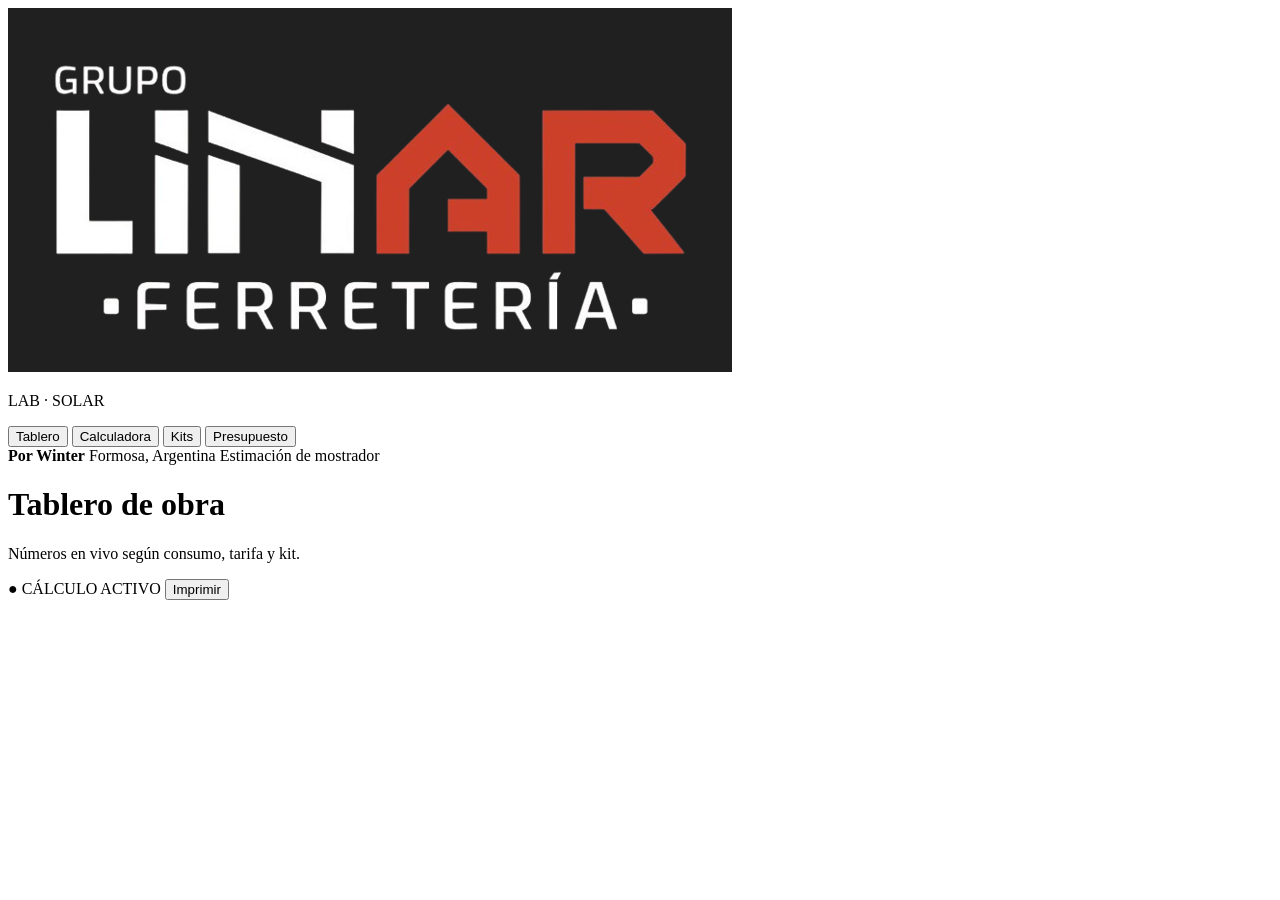
==== linar/index.html @ 6ccb53d9 "Add LINAR Lab solar calculator at /linar" ====
<!doctype html>
<html lang="es">
<head>
  <meta charset="UTF-8" />
  <meta name="viewport" content="width=device-width, initial-scale=1.0" />
  <title>LINAR Lab · Calculadora solar</title>
  <link rel="preconnect" href="https://fonts.googleapis.com" />
  <link rel="preconnect" href="https://fonts.gstatic.com" crossorigin />
  <link href="https://fonts.googleapis.com/css2?family=IBM+Plex+Mono:wght@400;500;600&family=Oswald:wght@500;600;700&family=Space+Grotesk:wght@400;500;600;700&display=swap" rel="stylesheet" />
  <link rel="stylesheet" href="styles.css" />
</head>
<body>
  <div class="app">
    <aside class="rail">
      <img class="logo" src="../media/partners/linar.png" alt="Grupo Linar Ferretería" />
      <p class="tag">LAB · SOLAR</p>
      <nav>
        <button class="nav on" data-view="board">Tablero</button>
        <button class="nav" data-view="calc">Calculadora</button>
        <button class="nav" data-view="kits">Kits</button>
        <button class="nav" data-view="quote">Presupuesto</button>
      </nav>
      <div class="rail-foot">
        <b>Por Winter</b>
        <span>Formosa, Argentina</span>
        <span>Estimación de mostrador</span>
      </div>
    </aside>
    <main>
      <header class="top">
        <div>
          <h1 id="title">Tablero de obra</h1>
          <p id="sub">Números en vivo según consumo, tarifa y kit.</p>
        </div>
        <div class="top-actions">
          <span class="live">● CÁLCULO ACTIVO</span>
          <button class="btn ghost" id="printBtn" type="button">Imprimir</button>
        </div>
      </header>
      <section id="view-board" class="view on"></section>
      <section id="view-calc" class="view"></section>
      <section id="view-kits" class="view"></section>
      <section id="view-quote" class="view"></section>
    </main>
  </div>
  <script src="app.js"></script>
</body>
</html>
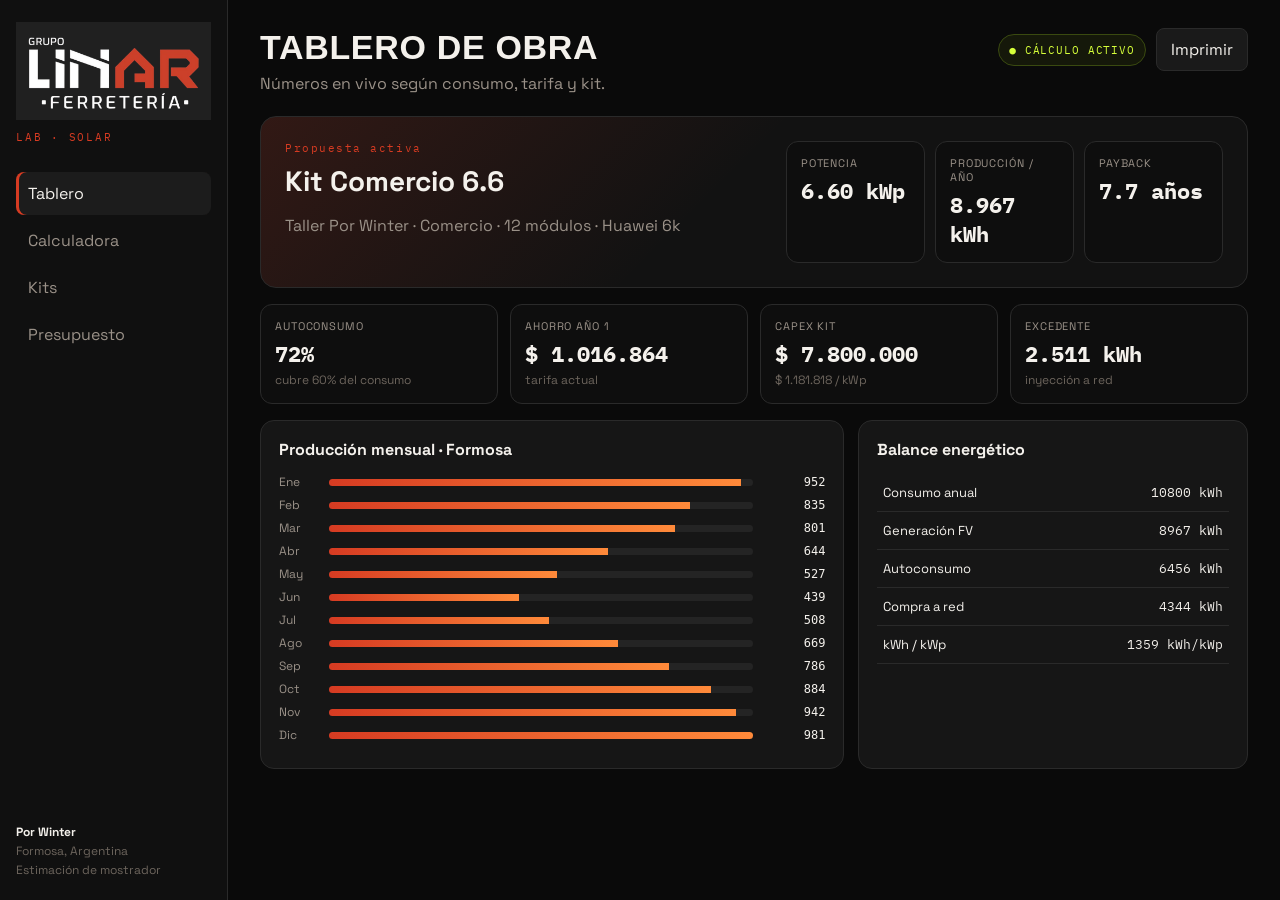
==== commit de997ac9: "Fix LINAR Lab markup" ====
--- a/linar/index.html
+++ b/linar/index.html
@@ -37,12 +37,73 @@
           <button class="btn ghost" id="printBtn" type="button">Imprimir</button>
         </div>
       </header>
-      <section id="view-board" class="view on"></section>
-      <section id="view-calc" class="view"></section>
-      <section id="view-kits" class="view"></section>
-      <section id="view-quote" class="view"></section>
+      <section id="view-board" class="view on">
+        <div class="hero">
+          <div>
+            <p class="kicker">Propuesta activa</p>
+            <h2 id="kitName">—</h2>
+            <p id="kitLine" class="muted"></p>
+          </div>
+          <div class="hero-kpis">
+            <div><small>Potencia</small><b id="kpiKwp">—</b></div>
+            <div><small>Producción / año</small><b id="kpiKwh">—</b></div>
+            <div><small>Payback</small><b id="kpiPay">—</b></div>
+          </div>
+        </div>
+        <div class="metrics">
+          <article><label>Autoconsumo</label><b id="mSelf">—</b><span id="mCov">—</span></article>
+          <article><label>Ahorro año 1</label><b id="mSave">—</b><span>tarifa actual</span></article>
+          <article><label>CAPEX kit</label><b id="mCapex">—</b><span id="mPwp">—</span></article>
+          <article><label>Excedente</label><b id="mExp">—</b><span>inyección a red</span></article>
+        </div>
+        <div class="split">
+          <section class="panel">
+            <h3>Producción mensual · Formosa</h3>
+            <div id="bars"></div>
+          </section>
+          <section class="panel">
+            <h3>Balance energético</h3>
+            <table>
+              <tr><td>Consumo anual</td><td id="bCons">—</td></tr>
+              <tr><td>Generación FV</td><td id="bGen">—</td></tr>
+              <tr><td>Autoconsumo</td><td id="bSelf">—</td></tr>
+              <tr><td>Compra a red</td><td id="bGrid">—</td></tr>
+              <tr><td>kWh / kWp</td><td id="bSpec">—</td></tr>
+            </table>
+          </section>
+        </div>
+      </section>
+      <section id="view-calc" class="view">
+        <div class="split">
+          <form class="panel form" id="form">
+            <h3>Datos del cliente</h3>
+            <div class="grid2">
+              <label>Nombre / obra<input name="client" value="Taller Por Winter" /></label>
+              <label>Tipo<select name="type"><option>Casa</option><option selected>Comercio</option><option>Taller</option><option>Galpón</option></select></label>
+              <label>Consumo mensual (kWh)<input name="kwh" type="number" min="50" step="10" value="900" /></label>
+              <label>Tarifa (ARS / kWh)<input name="tariff" type="number" min="1" step="1" value="140" /></label>
+              <label>Inyección (ARS / kWh)<input name="exportT" type="number" min="0" step="1" value="45" /></label>
+              <label>Techo disponible (m²)<input name="roof" type="number" min="8" step="1" value="48" /></label>
+              <label>Pérdidas sistema (%)<input name="loss" type="number" min="8" max="25" step="1" value="14" /></label>
+              <label>Kit<select name="kit"></select></label>
+            </div>
+            <p class="note">Recurso solar DEMO Formosa. Cotización de mostrador, no reemplaza ingeniería.</p>
+          </form>
+          <aside class="panel"><h3>Resultado</h3><ul class="stack" id="liveStack"></ul></aside>
+        </div>
+      </section>
+      <section id="view-kits" class="view"><div class="kits" id="kitGrid"></div></section>
+      <section id="view-quote" class="view">
+        <section class="panel">
+          <h3>Presupuesto de kit</h3>
+          <p class="muted" id="qHead"></p>
+          <table id="bom"></table>
+          <div class="quote-foot"><div><small>Total sugerido</small><b id="qTotal">—</b></div>
+          <button class="btn" id="saveBtn" type="button">Guardar en este equipo</button></div>
+        </section>
+      </section>
     </main>
   </div>
   <script src="app.js"></script>
 </body>
-</html>+</html>
--- a/linar/styles.css
+++ b/linar/styles.css
@@ -0,0 +1,74 @@
+:root {
+  --bg: #0a0a0a;
+  --rail: #101010;
+  --panel: #161616;
+  --line: #2a2a2a;
+  --text: #f4f1ec;
+  --muted: #9a9188;
+  --dim: #6d655d;
+  --orange: #d63b22;
+  --orange-2: #ff5a32;
+  --ok: #d6ff3a;
+}
+* { box-sizing: border-box; }
+html, body { margin: 0; background: var(--bg); color: var(--text); }
+body { font-family: "Space Grotesk", sans-serif; min-height: 100vh; }
+.app { display: grid; grid-template-columns: 228px 1fr; min-height: 100vh; }
+.rail { background: var(--rail); border-right: 1px solid var(--line); padding: 22px 16px; display: flex; flex-direction: column; position: sticky; top: 0; height: 100vh; }
+.logo { width: 100%; height: auto; display: block; margin-bottom: 10px; }
+.tag { font-family: "IBM Plex Mono", monospace; font-size: 11px; letter-spacing: 0.16em; color: var(--orange); margin: 0 0 28px; }
+nav { display: flex; flex-direction: column; gap: 4px; }
+.nav { border: 0; background: transparent; color: var(--muted); text-align: left; padding: 11px 12px; border-radius: 8px; cursor: pointer; font: inherit; }
+.nav.on, .nav:hover { background: #1c1c1c; color: var(--text); }
+.nav.on { box-shadow: inset 3px 0 0 var(--orange); }
+.rail-foot { margin-top: auto; display: flex; flex-direction: column; gap: 3px; color: var(--dim); font-size: 12px; }
+.rail-foot b { color: var(--text); }
+main { padding: 28px 32px 64px; max-width: 1280px; }
+.top { display: flex; justify-content: space-between; gap: 16px; align-items: flex-start; margin-bottom: 22px; }
+.top h1 { margin: 0; font-family: Oswald, sans-serif; font-size: 34px; letter-spacing: 0.02em; text-transform: uppercase; }
+.top p { margin: 6px 0 0; color: var(--muted); }
+.top-actions { display: flex; gap: 10px; align-items: center; }
+.live { font-family: "IBM Plex Mono", monospace; font-size: 11px; letter-spacing: 0.08em; color: var(--ok); border: 1px solid #3a4a10; background: #15180a; padding: 8px 10px; border-radius: 999px; }
+.btn, .btn.ghost { border: 1px solid var(--line); background: #1a1a1a; color: var(--text); padding: 10px 14px; border-radius: 8px; cursor: pointer; font: inherit; }
+.btn { background: var(--orange); border-color: var(--orange); color: #140804; font-weight: 700; }
+.view { display: none; }
+.view.on { display: block; }
+.hero { background: linear-gradient(135deg, rgba(214, 59, 34, 0.16), transparent 46%), #121212; border: 1px solid var(--line); border-radius: 16px; padding: 24px; display: grid; grid-template-columns: 1.1fr 1fr; gap: 20px; }
+.kicker { font-family: "IBM Plex Mono", monospace; font-size: 11px; letter-spacing: 0.14em; color: var(--orange); margin: 0 0 8px; }
+.hero h2 { margin: 0 0 8px; font-size: 28px; }
+.muted { color: var(--muted); }
+.hero-kpis { display: grid; grid-template-columns: repeat(3, 1fr); gap: 10px; }
+.hero-kpis div, .metrics article { background: #0e0e0e; border: 1px solid var(--line); border-radius: 12px; padding: 14px; }
+.hero-kpis small, .metrics label { display: block; color: var(--muted); font-size: 11px; letter-spacing: 0.08em; text-transform: uppercase; }
+.hero-kpis b, .metrics b { display: block; margin-top: 6px; font-family: "IBM Plex Mono", monospace; font-size: 22px; }
+.metrics { display: grid; grid-template-columns: repeat(4, 1fr); gap: 12px; margin: 16px 0; }
+.metrics span { color: var(--dim); font-size: 12px; }
+.split { display: grid; grid-template-columns: 1.2fr 0.8fr; gap: 14px; }
+.panel { background: var(--panel); border: 1px solid var(--line); border-radius: 14px; padding: 18px; }
+.panel h3 { margin: 0 0 14px; font-size: 16px; }
+.barrow { display: grid; grid-template-columns: 42px 1fr 64px; gap: 8px; align-items: center; margin: 7px 0; color: var(--muted); font-size: 12px; }
+.bar { height: 7px; background: #242424; border-radius: 8px; overflow: hidden; }
+.bar i { display: block; height: 100%; background: linear-gradient(90deg, var(--orange), #ff8a3a); }
+.barrow b { text-align: right; font-family: "IBM Plex Mono", monospace; font-weight: 500; color: var(--text); }
+table { width: 100%; border-collapse: collapse; }
+td, th { padding: 10px 6px; border-bottom: 1px solid var(--line); text-align: left; font-size: 13px; }
+td:last-child, th:last-child { text-align: right; font-family: "IBM Plex Mono", monospace; }
+.form label { display: flex; flex-direction: column; gap: 6px; color: var(--muted); font-size: 12px; }
+input, select { background: #0e0e0e; border: 1px solid var(--line); color: var(--text); padding: 10px 11px; border-radius: 8px; font: inherit; }
+input:focus, select:focus { outline: none; border-color: var(--orange); }
+.grid2 { display: grid; grid-template-columns: 1fr 1fr; gap: 12px; }
+.note { color: var(--dim); font-size: 12px; line-height: 1.45; margin: 14px 0 0; }
+.stack { list-style: none; margin: 0; padding: 0; }
+.stack li { display: flex; justify-content: space-between; gap: 12px; padding: 10px 0; border-bottom: 1px solid var(--line); }
+.stack span { color: var(--muted); }
+.stack b { font-family: "IBM Plex Mono", monospace; }
+.kits { display: grid; grid-template-columns: repeat(3, 1fr); gap: 12px; }
+.kit { background: var(--panel); border: 1px solid var(--line); border-radius: 14px; padding: 18px; cursor: pointer; text-align: left; color: inherit; }
+.kit.on { border-color: var(--orange); box-shadow: 0 0 0 1px var(--orange); }
+.kit h3 { margin: 0 0 6px; }
+.kit .price { color: var(--orange); font-family: "IBM Plex Mono", monospace; font-size: 20px; margin-top: 12px; }
+.quote-foot { display: flex; justify-content: space-between; align-items: end; margin-top: 16px; }
+.quote-foot small { color: var(--muted); }
+.quote-foot b { display: block; font-size: 28px; font-family: "IBM Plex Mono", monospace; }
+@media print { .rail, .top-actions, .nav { display: none !important; } .app { display: block; } main { padding: 0; } .view { display: block !important; } }
+@media (max-width: 980px) { .app { grid-template-columns: 1fr; } .rail { position: relative; height: auto; } nav { flex-direction: row; overflow: auto; } .hero, .split, .metrics, .kits, .grid2 { grid-template-columns: 1fr; } .hero-kpis { grid-template-columns: 1fr 1fr; } }
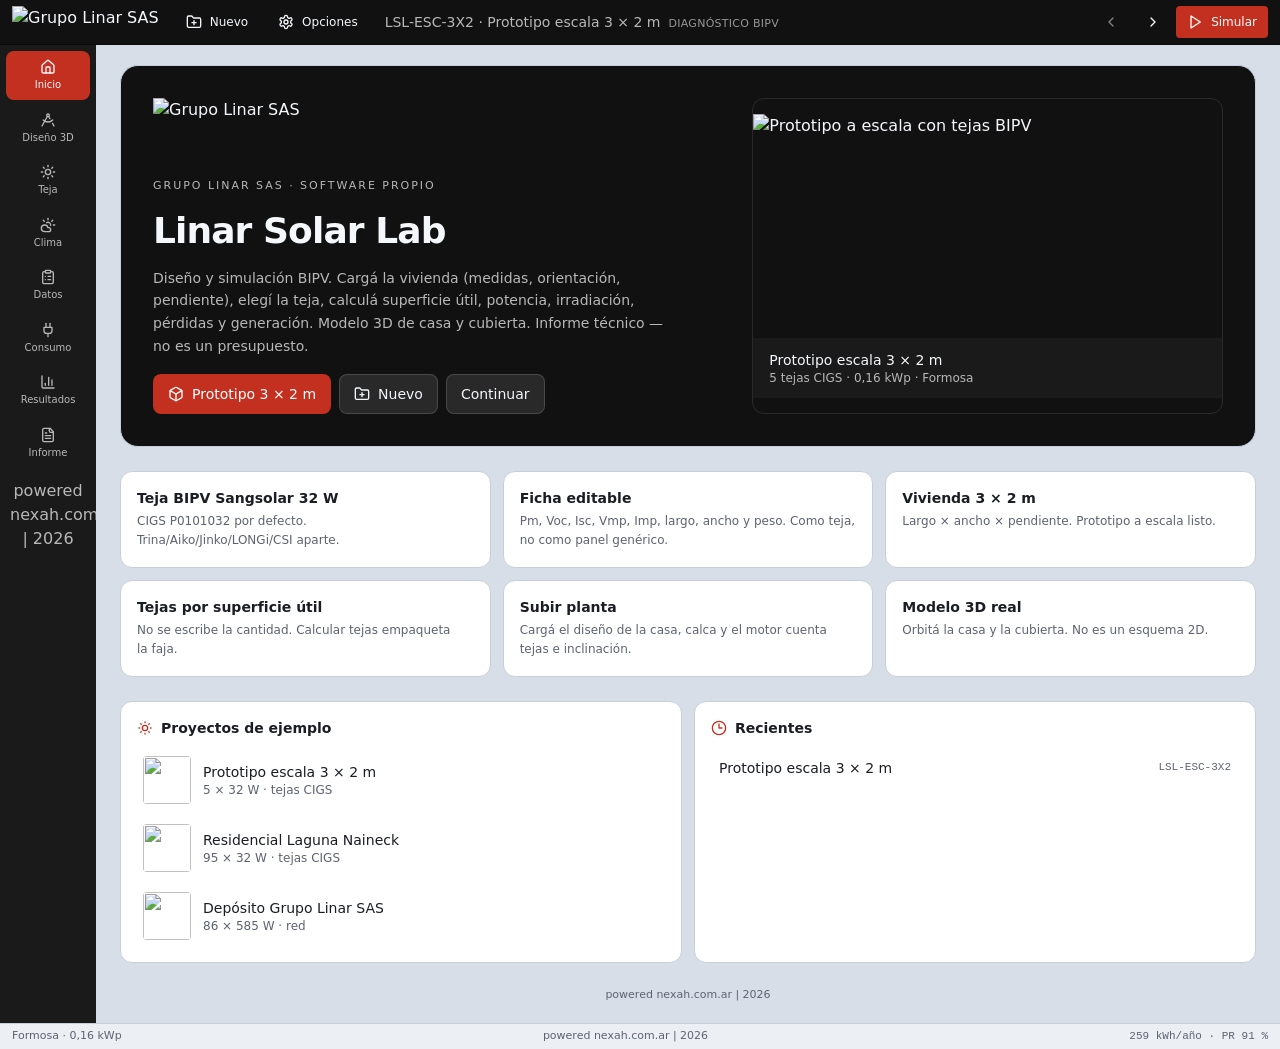
==== commit 809ccd92: "Linar Solar Lab: HTML web (sin ping de escritorio)" ====
--- a/linar/index.html
+++ b/linar/index.html
@@ -1,109 +1,18 @@
 <!doctype html>
 <html lang="es">
-<head>
-  <meta charset="UTF-8" />
-  <meta name="viewport" content="width=device-width, initial-scale=1.0" />
-  <title>LINAR Lab · Calculadora solar</title>
-  <link rel="preconnect" href="https://fonts.googleapis.com" />
-  <link rel="preconnect" href="https://fonts.gstatic.com" crossorigin />
-  <link href="https://fonts.googleapis.com/css2?family=IBM+Plex+Mono:wght@400;500;600&family=Oswald:wght@500;600;700&family=Space+Grotesk:wght@400;500;600;700&display=swap" rel="stylesheet" />
-  <link rel="stylesheet" href="styles.css" />
-</head>
-<body>
-  <div class="app">
-    <aside class="rail">
-      <img class="logo" src="../media/partners/linar.png" alt="Grupo Linar Ferretería" />
-      <p class="tag">LAB · SOLAR</p>
-      <nav>
-        <button class="nav on" data-view="board">Tablero</button>
-        <button class="nav" data-view="calc">Calculadora</button>
-        <button class="nav" data-view="kits">Kits</button>
-        <button class="nav" data-view="quote">Presupuesto</button>
-      </nav>
-      <div class="rail-foot">
-        <b>Por Winter</b>
-        <span>Formosa, Argentina</span>
-        <span>Estimación de mostrador</span>
-      </div>
-    </aside>
-    <main>
-      <header class="top">
-        <div>
-          <h1 id="title">Tablero de obra</h1>
-          <p id="sub">Números en vivo según consumo, tarifa y kit.</p>
-        </div>
-        <div class="top-actions">
-          <span class="live">● CÁLCULO ACTIVO</span>
-          <button class="btn ghost" id="printBtn" type="button">Imprimir</button>
-        </div>
-      </header>
-      <section id="view-board" class="view on">
-        <div class="hero">
-          <div>
-            <p class="kicker">Propuesta activa</p>
-            <h2 id="kitName">—</h2>
-            <p id="kitLine" class="muted"></p>
-          </div>
-          <div class="hero-kpis">
-            <div><small>Potencia</small><b id="kpiKwp">—</b></div>
-            <div><small>Producción / año</small><b id="kpiKwh">—</b></div>
-            <div><small>Payback</small><b id="kpiPay">—</b></div>
-          </div>
-        </div>
-        <div class="metrics">
-          <article><label>Autoconsumo</label><b id="mSelf">—</b><span id="mCov">—</span></article>
-          <article><label>Ahorro año 1</label><b id="mSave">—</b><span>tarifa actual</span></article>
-          <article><label>CAPEX kit</label><b id="mCapex">—</b><span id="mPwp">—</span></article>
-          <article><label>Excedente</label><b id="mExp">—</b><span>inyección a red</span></article>
-        </div>
-        <div class="split">
-          <section class="panel">
-            <h3>Producción mensual · Formosa</h3>
-            <div id="bars"></div>
-          </section>
-          <section class="panel">
-            <h3>Balance energético</h3>
-            <table>
-              <tr><td>Consumo anual</td><td id="bCons">—</td></tr>
-              <tr><td>Generación FV</td><td id="bGen">—</td></tr>
-              <tr><td>Autoconsumo</td><td id="bSelf">—</td></tr>
-              <tr><td>Compra a red</td><td id="bGrid">—</td></tr>
-              <tr><td>kWh / kWp</td><td id="bSpec">—</td></tr>
-            </table>
-          </section>
-        </div>
-      </section>
-      <section id="view-calc" class="view">
-        <div class="split">
-          <form class="panel form" id="form">
-            <h3>Datos del cliente</h3>
-            <div class="grid2">
-              <label>Nombre / obra<input name="client" value="Taller Por Winter" /></label>
-              <label>Tipo<select name="type"><option>Casa</option><option selected>Comercio</option><option>Taller</option><option>Galpón</option></select></label>
-              <label>Consumo mensual (kWh)<input name="kwh" type="number" min="50" step="10" value="900" /></label>
-              <label>Tarifa (ARS / kWh)<input name="tariff" type="number" min="1" step="1" value="140" /></label>
-              <label>Inyección (ARS / kWh)<input name="exportT" type="number" min="0" step="1" value="45" /></label>
-              <label>Techo disponible (m²)<input name="roof" type="number" min="8" step="1" value="48" /></label>
-              <label>Pérdidas sistema (%)<input name="loss" type="number" min="8" max="25" step="1" value="14" /></label>
-              <label>Kit<select name="kit"></select></label>
-            </div>
-            <p class="note">Recurso solar DEMO Formosa. Cotización de mostrador, no reemplaza ingeniería.</p>
-          </form>
-          <aside class="panel"><h3>Resultado</h3><ul class="stack" id="liveStack"></ul></aside>
-        </div>
-      </section>
-      <section id="view-kits" class="view"><div class="kits" id="kitGrid"></div></section>
-      <section id="view-quote" class="view">
-        <section class="panel">
-          <h3>Presupuesto de kit</h3>
-          <p class="muted" id="qHead"></p>
-          <table id="bom"></table>
-          <div class="quote-foot"><div><small>Total sugerido</small><b id="qTotal">—</b></div>
-          <button class="btn" id="saveBtn" type="button">Guardar en este equipo</button></div>
-        </section>
-      </section>
-    </main>
-  </div>
-  <script src="app.js"></script>
-</body>
+  <head>
+    <meta charset="utf-8" />
+    <meta name="viewport" content="width=device-width, initial-scale=1" />
+    <meta name="theme-color" content="#111111" />
+    <title>Linar Solar Lab · Grupo Linar SAS</title>
+    <link rel="icon" type="image/svg+xml" href="./favicon.svg" />
+    <style>
+      html, body, #root { min-height: 100%; margin: 0; background: #111; color: #f4f7fb; font-family: Segoe UI, system-ui, sans-serif; }
+    </style>
+    <script type="module" crossorigin src="./assets/index-D4ZPBgJy.js"></script>
+    <link rel="stylesheet" crossorigin href="./assets/index-DOBVk4Q5.css">
+  </head>
+  <body>
+    <div id="root"></div>
+  </body>
 </html>
--- a/linar/assets/index-DOBVk4Q5.css
+++ b/linar/assets/index-DOBVk4Q5.css
@@ -0,0 +1,2 @@
+/*! tailwindcss v4.3.3 | MIT License | https://tailwindcss.com */
+@layer properties{@supports (((-webkit-hyphens:none)) and (not (margin-trim:inline))) or ((-moz-orient:inline) and (not (color:rgb(from red r g b)))){*,:before,:after,::backdrop{--tw-translate-x:0;--tw-translate-y:0;--tw-translate-z:0;--tw-scale-x:1;--tw-scale-y:1;--tw-scale-z:1;--tw-rotate-x:initial;--tw-rotate-y:initial;--tw-rotate-z:initial;--tw-skew-x:initial;--tw-skew-y:initial;--tw-pan-x:initial;--tw-pan-y:initial;--tw-pinch-zoom:initial;--tw-space-y-reverse:0;--tw-space-x-reverse:0;--tw-divide-x-reverse:0;--tw-border-style:solid;--tw-divide-y-reverse:0;--tw-leading:initial;--tw-font-weight:initial;--tw-tracking:initial;--tw-ordinal:initial;--tw-slashed-zero:initial;--tw-numeric-figure:initial;--tw-numeric-spacing:initial;--tw-numeric-fraction:initial;--tw-shadow:0 0 #0000;--tw-shadow-color:initial;--tw-shadow-alpha:100%;--tw-inset-shadow:0 0 #0000;--tw-inset-shadow-color:initial;--tw-inset-shadow-alpha:100%;--tw-ring-color:initial;--tw-ring-shadow:0 0 #0000;--tw-inset-ring-color:initial;--tw-inset-ring-shadow:0 0 #0000;--tw-ring-inset:initial;--tw-ring-offset-width:0px;--tw-ring-offset-color:#fff;--tw-ring-offset-shadow:0 0 #0000;--tw-outline-style:solid;--tw-blur:initial;--tw-brightness:initial;--tw-contrast:initial;--tw-grayscale:initial;--tw-hue-rotate:initial;--tw-invert:initial;--tw-opacity:initial;--tw-saturate:initial;--tw-sepia:initial;--tw-drop-shadow:initial;--tw-drop-shadow-color:initial;--tw-drop-shadow-alpha:100%;--tw-drop-shadow-size:initial;--tw-backdrop-blur:initial;--tw-backdrop-brightness:initial;--tw-backdrop-contrast:initial;--tw-backdrop-grayscale:initial;--tw-backdrop-hue-rotate:initial;--tw-backdrop-invert:initial;--tw-backdrop-opacity:initial;--tw-backdrop-saturate:initial;--tw-backdrop-sepia:initial;--tw-duration:initial;--tw-ease:initial;--tw-animation-delay:0s;--tw-animation-direction:normal;--tw-animation-duration:initial;--tw-animation-fill-mode:none;--tw-animation-iteration-count:1;--tw-enter-blur:0;--tw-enter-opacity:1;--tw-enter-rotate:0;--tw-enter-scale:1;--tw-enter-translate-x:0;--tw-enter-translate-y:0;--tw-exit-blur:0;--tw-exit-opacity:1;--tw-exit-rotate:0;--tw-exit-scale:1;--tw-exit-translate-x:0;--tw-exit-translate-y:0}}}@layer theme{:root,:host{--font-sans:"IBM Plex Sans", ui-sans-serif, system-ui, sans-serif;--font-mono:"IBM Plex Mono", ui-monospace, "SF Mono", monospace;--color-black:#000;--color-white:#fff;--spacing:.25rem;--container-lg:32rem;--container-xl:36rem;--container-3xl:48rem;--container-4xl:56rem;--container-6xl:72rem;--text-xs:.75rem;--text-xs--line-height:calc(1 / .75);--text-sm:.875rem;--text-sm--line-height:calc(1.25 / .875);--text-base:1rem;--text-base--line-height:calc(1.5 / 1);--text-lg:1.125rem;--text-lg--line-height:calc(1.75 / 1.125);--text-xl:1.25rem;--text-xl--line-height:calc(1.75 / 1.25);--text-2xl:1.5rem;--text-2xl--line-height:calc(2 / 1.5);--text-3xl:1.875rem;--text-3xl--line-height:calc(2.25 / 1.875);--text-4xl:2.25rem;--text-4xl--line-height:calc(2.5 / 2.25);--font-weight-medium:500;--font-weight-semibold:600;--tracking-tight:-.025em;--tracking-wide:.025em;--leading-tight:1.25;--leading-relaxed:1.625;--radius-sm:4px;--radius-md:8px;--radius-lg:12px;--radius-xl:18px;--ease-in:cubic-bezier(.4, 0, 1, 1);--ease-out:cubic-bezier(0, 0, .2, 1);--ease-in-out:cubic-bezier(.4, 0, .2, 1);--default-transition-duration:.15s;--default-transition-timing-function:cubic-bezier(.4, 0, .2, 1);--default-font-family:var(--font-sans);--default-mono-font-family:var(--font-mono);--color-bg:#d8dee8;--color-header:#111;--color-header-fg:#f4f7fb;--color-header-muted:#b8b8b8;--color-rail:#1a1a1a;--color-rail-hover:#2a2a2a;--color-rail-active:#c43020;--color-surface:#fff;--color-surface-2:#f1f4f8;--color-fg:#1a1d23;--color-muted:#5c6370;--color-subtle:#8a909c;--color-border:#c5ceda;--color-border-strong:#9aa6b6;--color-primary:#c43020;--color-primary-fg:#fff;--color-accent:#c43020;--color-ok:#1f7a4d;--color-ok-soft:#e7f5ee;--color-warn:#9a5b12;--color-warn-soft:#f8eedf;--color-danger:#b42318;--color-danger-soft:#f8e4e2;--color-status:#eceff4}}@layer base{*,:after,:before,::backdrop{box-sizing:border-box;border:0 solid;margin:0;padding:0}::file-selector-button{box-sizing:border-box;border:0 solid;margin:0;padding:0}html,:host{-webkit-text-size-adjust:100%;tab-size:4;line-height:1.5;font-family:var(--default-font-family,-apple-system, BlinkMacSystemFont, "Segoe UI", Roboto, "Helvetica Neue", "Noto Sans", Arial, sans-serif, "Apple Color Emoji", "Segoe UI Emoji", "Segoe UI Symbol", "Noto Color Emoji");font-feature-settings:var(--default-font-feature-settings,normal);font-variation-settings:var(--default-font-variation-settings,normal);-webkit-tap-highlight-color:transparent}hr{height:0;color:inherit;border-top-width:1px}abbr:where([title]){-webkit-text-decoration:underline dotted;text-decoration:underline dotted}h1,h2,h3,h4,h5,h6{font-size:inherit;font-weight:inherit}a{color:inherit;-webkit-text-decoration:inherit;-webkit-text-decoration:inherit;-webkit-text-decoration:inherit;-webkit-text-decoration:inherit;text-decoration:inherit}b,strong{font-weight:bolder}code,kbd,samp,pre{font-family:var(--default-mono-font-family,ui-monospace, SFMono-Regular, Menlo, Monaco, Consolas, "Liberation Mono", "Courier New", monospace);font-feature-settings:var(--default-mono-font-feature-settings,normal);font-variation-settings:var(--default-mono-font-variation-settings,normal);font-size:1em}small{font-size:80%}sub,sup{vertical-align:baseline;font-size:75%;line-height:0;position:relative}sub{bottom:-.25em}sup{top:-.5em}table{text-indent:0;border-color:inherit;border-collapse:collapse}:-moz-focusring:where(:not(iframe)){outline:auto}progress{vertical-align:baseline}summary{display:list-item}ol,ul,menu{list-style:none}img,svg,video,canvas,audio,iframe,embed,object{vertical-align:middle;display:block}img,video{max-width:100%;height:auto}button,input,select,optgroup,textarea{font:inherit;font-feature-settings:inherit;font-variation-settings:inherit;letter-spacing:inherit;color:inherit;opacity:1;background-color:#0000;border-radius:0}::file-selector-button{font:inherit;font-feature-settings:inherit;font-variation-settings:inherit;letter-spacing:inherit;color:inherit;opacity:1;background-color:#0000;border-radius:0}:where(select:is([multiple],[size])) optgroup{font-weight:bolder}:where(select:is([multiple],[size])) optgroup option{padding-inline-start:20px}::file-selector-button{margin-inline-end:4px}::placeholder{opacity:1}@supports (not ((-webkit-appearance:-apple-pay-button))) or (contain-intrinsic-size:1px){::placeholder{color:currentColor}@supports (color:color-mix(in lab, red, red)){::placeholder{color:color-mix(in oklab, currentcolor 50%, transparent)}}}textarea{resize:vertical}::-webkit-search-decoration{-webkit-appearance:none}::-webkit-date-and-time-value{min-height:1lh;text-align:inherit}::-webkit-datetime-edit{display:inline-flex}::-webkit-datetime-edit-fields-wrapper{padding:0}::-webkit-datetime-edit{padding-block:0}::-webkit-datetime-edit-year-field{padding-block:0}::-webkit-datetime-edit-month-field{padding-block:0}::-webkit-datetime-edit-day-field{padding-block:0}::-webkit-datetime-edit-hour-field{padding-block:0}::-webkit-datetime-edit-minute-field{padding-block:0}::-webkit-datetime-edit-second-field{padding-block:0}::-webkit-datetime-edit-millisecond-field{padding-block:0}::-webkit-datetime-edit-meridiem-field{padding-block:0}::-webkit-calendar-picker-indicator{line-height:1}:-moz-ui-invalid{box-shadow:none}button,input:where([type=button],[type=reset],[type=submit]){appearance:button}::file-selector-button{appearance:button}::-webkit-inner-spin-button{height:auto}::-webkit-outer-spin-button{height:auto}[hidden]:where(:not([hidden=until-found])){display:none!important}html{-webkit-font-smoothing:antialiased;-moz-osx-font-smoothing:grayscale}html,body,#root{background:var(--color-bg);min-height:100%;color:var(--color-fg);font-family:var(--font-sans)}button:not(:disabled),[role=button]:not(:disabled){cursor:pointer}h1,h2,h3{text-wrap:balance}p{text-wrap:pretty}:focus-visible{outline:2px solid var(--color-accent);outline-offset:2px}}@layer components;@layer utilities{.\@container{container-type:inline-size}.pointer-events-none{pointer-events:none}.collapse{visibility:collapse}.invisible{visibility:hidden}.visible{visibility:visible}.visible\!{visibility:visible!important}.sr-only{clip-path:inset(50%);white-space:nowrap;border-width:0;width:1px;height:1px;margin:-1px;padding:0;position:absolute;overflow:hidden}.not-sr-only{clip-path:none;white-space:normal;width:auto;height:auto;margin:0;padding:0;position:static;overflow:visible}.absolute{position:absolute}.fixed{position:fixed}.relative{position:relative}.static{position:static}.sticky{position:sticky}.inset-0{inset:0}.top-0{top:0}.top-1\/2{top:50%}.bottom-0{bottom:0}.left-1\/2{left:50%}.isolate{isolation:isolate}.isolation-auto{isolation:auto}.z-40{z-index:40}.z-50{z-index:50}.col-span-2{grid-column:span 2/span 2}.container{width:100%}@media (width>=40rem){.container{max-width:40rem}}@media (width>=48rem){.container{max-width:48rem}}@media (width>=64rem){.container{max-width:64rem}}@media (width>=80rem){.container{max-width:80rem}}@media (width>=96rem){.container{max-width:96rem}}.mx-1{margin-inline:var(--spacing)}.mx-2{margin-inline:calc(var(--spacing) * 2)}.mx-auto{margin-inline:auto}.mt-0\.5{margin-top:calc(var(--spacing) * .5)}.mt-1{margin-top:var(--spacing)}.mt-2{margin-top:calc(var(--spacing) * 2)}.mt-3{margin-top:calc(var(--spacing) * 3)}.mt-4{margin-top:calc(var(--spacing) * 4)}.mt-5{margin-top:calc(var(--spacing) * 5)}.mb-1{margin-bottom:var(--spacing)}.mb-2{margin-bottom:calc(var(--spacing) * 2)}.mb-3{margin-bottom:calc(var(--spacing) * 3)}.ml-2{margin-left:calc(var(--spacing) * 2)}.ml-auto{margin-left:auto}.block{display:block}.contents{display:contents}.flex{display:flex}.flow-root{display:flow-root}.grid{display:grid}.hidden{display:none}.inline{display:inline}.inline-block{display:inline-block}.inline-flex{display:inline-flex}.inline-grid{display:inline-grid}.inline-table{display:inline-table}.list-item{display:list-item}.table{display:table}.table-caption{display:table-caption}.table-cell{display:table-cell}.table-column{display:table-column}.table-column-group{display:table-column-group}.table-footer-group{display:table-footer-group}.table-header-group{display:table-header-group}.table-row{display:table-row}.table-row-group{display:table-row-group}.size-4{width:calc(var(--spacing) * 4);height:calc(var(--spacing) * 4)}.size-5{width:calc(var(--spacing) * 5);height:calc(var(--spacing) * 5)}.size-6{width:calc(var(--spacing) * 6);height:calc(var(--spacing) * 6)}.size-7{width:calc(var(--spacing) * 7);height:calc(var(--spacing) * 7)}.size-8{width:calc(var(--spacing) * 8);height:calc(var(--spacing) * 8)}.size-10{width:calc(var(--spacing) * 10);height:calc(var(--spacing) * 10)}.size-12{width:calc(var(--spacing) * 12);height:calc(var(--spacing) * 12)}.h-5{height:calc(var(--spacing) * 5)}.h-8{height:calc(var(--spacing) * 8)}.h-10{height:calc(var(--spacing) * 10)}.h-11{height:calc(var(--spacing) * 11)}.h-12{height:calc(var(--spacing) * 12)}.h-16{height:calc(var(--spacing) * 16)}.h-44{height:calc(var(--spacing) * 44)}.h-48{height:calc(var(--spacing) * 48)}.h-52{height:calc(var(--spacing) * 52)}.h-56{height:calc(var(--spacing) * 56)}.h-64{height:calc(var(--spacing) * 64)}.h-72{height:calc(var(--spacing) * 72)}.h-\[min\(52vh\,560px\)\]{height:min(52vh,560px)}.h-\[min\(72vh\,720px\)\]{height:min(72vh,720px)}.h-auto{height:auto}.h-full{height:100%}.max-h-64{max-height:calc(var(--spacing) * 64)}.max-h-80{max-height:calc(var(--spacing) * 80)}.max-h-\[70dvh\]{max-height:70dvh}.max-h-\[min\(90dvh\,880px\)\]{max-height:min(90dvh,880px)}.min-h-0{min-height:0}.min-h-12{min-height:calc(var(--spacing) * 12)}.min-h-24{min-height:calc(var(--spacing) * 24)}.min-h-28{min-height:calc(var(--spacing) * 28)}.min-h-40{min-height:calc(var(--spacing) * 40)}.min-h-44{min-height:calc(var(--spacing) * 44)}.min-h-48{min-height:calc(var(--spacing) * 48)}.min-h-64{min-height:calc(var(--spacing) * 64)}.min-h-80{min-height:calc(var(--spacing) * 80)}.min-h-96{min-height:calc(var(--spacing) * 96)}.min-h-dvh{min-height:100dvh}.w-24{width:calc(var(--spacing) * 24)}.w-28{width:calc(var(--spacing) * 28)}.w-\[min\(960px\,calc\(100vw-1\.25rem\)\)\]{width:min(960px,100vw - 1.25rem)}.w-auto{width:auto}.w-full{width:100%}.w-px{width:1px}.max-w-3xl{max-width:var(--container-3xl)}.max-w-4xl{max-width:var(--container-4xl)}.max-w-6xl{max-width:var(--container-6xl)}.max-w-\[280px\]{max-width:280px}.max-w-lg{max-width:var(--container-lg)}.max-w-none{max-width:none}.max-w-xl{max-width:var(--container-xl)}.min-w-0{min-width:0}.min-w-\[28rem\]{min-width:28rem}.min-w-\[32rem\]{min-width:32rem}.flex-1{flex:1}.shrink{flex-shrink:1}.shrink-0{flex-shrink:0}.grow{flex-grow:1}.border-collapse{border-collapse:collapse}.-translate-x-1\/2{--tw-translate-x:calc(calc(1 / 2 * 100%) * -1);translate:var(--tw-translate-x) var(--tw-translate-y)}.-translate-y-1\/2{--tw-translate-y:calc(calc(1 / 2 * 100%) * -1);translate:var(--tw-translate-x) var(--tw-translate-y)}.translate-none{translate:none}.scale-3d{scale:var(--tw-scale-x) var(--tw-scale-y) var(--tw-scale-z)}.transform{transform:var(--tw-rotate-x,) var(--tw-rotate-y,) var(--tw-rotate-z,) var(--tw-skew-x,) var(--tw-skew-y,)}.cursor-pointer{cursor:pointer}.touch-pinch-zoom{--tw-pinch-zoom:pinch-zoom;touch-action:var(--tw-pan-x,) var(--tw-pan-y,) var(--tw-pinch-zoom,)}.touch-none{touch-action:none}.resize{resize:both}.grid-cols-1{grid-template-columns:repeat(1,minmax(0,1fr))}.grid-cols-2{grid-template-columns:repeat(2,minmax(0,1fr))}.grid-cols-6{grid-template-columns:repeat(6,minmax(0,1fr))}.grid-cols-8{grid-template-columns:repeat(8,minmax(0,1fr))}.flex-col{flex-direction:column}.flex-wrap{flex-wrap:wrap}.place-items-center{place-items:center}.items-center{align-items:center}.items-end{align-items:flex-end}.items-start{align-items:flex-start}.justify-between{justify-content:space-between}.justify-center{justify-content:center}.justify-end{justify-content:flex-end}.gap-0{gap:0}.gap-0\.5{gap:calc(var(--spacing) * .5)}.gap-1{gap:var(--spacing)}.gap-2{gap:calc(var(--spacing) * 2)}.gap-3{gap:calc(var(--spacing) * 3)}.gap-4{gap:calc(var(--spacing) * 4)}.gap-6{gap:calc(var(--spacing) * 6)}:where(.space-y-reverse>:not(:last-child)){--tw-space-y-reverse:1}.gap-x-8{column-gap:calc(var(--spacing) * 8)}:where(.space-x-reverse>:not(:last-child)){--tw-space-x-reverse:1}.gap-y-1{row-gap:var(--spacing)}:where(.divide-x>:not(:last-child)){--tw-divide-x-reverse:0;border-inline-style:var(--tw-border-style);border-inline-start-width:calc(1px * var(--tw-divide-x-reverse));border-inline-end-width:calc(1px * calc(1 - var(--tw-divide-x-reverse)))}:where(.divide-y>:not(:last-child)){--tw-divide-y-reverse:0;border-bottom-style:var(--tw-border-style);border-top-style:var(--tw-border-style);border-top-width:calc(1px * var(--tw-divide-y-reverse));border-bottom-width:calc(1px * calc(1 - var(--tw-divide-y-reverse)))}:where(.divide-y-reverse>:not(:last-child)){--tw-divide-y-reverse:1}.truncate{text-overflow:ellipsis;white-space:nowrap;overflow:hidden}.overflow-auto{overflow:auto}.overflow-hidden{overflow:hidden}.overflow-x-auto{overflow-x:auto}.overflow-x-hidden{overflow-x:hidden}.overflow-y-auto{overflow-y:auto}.rounded-lg{border-radius:var(--radius-lg)}.rounded-md{border-radius:var(--radius-md)}.rounded-sm{border-radius:var(--radius-sm)}.rounded-xl{border-radius:var(--radius-xl)}.rounded-s{border-start-start-radius:.25rem;border-end-start-radius:.25rem}.rounded-ss{border-start-start-radius:.25rem}.rounded-e{border-start-end-radius:.25rem;border-end-end-radius:.25rem}.rounded-se{border-start-end-radius:.25rem}.rounded-ee{border-end-end-radius:.25rem}.rounded-es{border-end-start-radius:.25rem}.rounded-t{border-top-left-radius:.25rem;border-top-right-radius:.25rem}.rounded-l{border-top-left-radius:.25rem;border-bottom-left-radius:.25rem}.rounded-tl{border-top-left-radius:.25rem}.rounded-r{border-top-right-radius:.25rem;border-bottom-right-radius:.25rem}.rounded-tr{border-top-right-radius:.25rem}.rounded-b{border-bottom-right-radius:.25rem;border-bottom-left-radius:.25rem}.rounded-br{border-bottom-right-radius:.25rem}.rounded-bl{border-bottom-left-radius:.25rem}.border{border-style:var(--tw-border-style);border-width:1px}.border-x{border-inline-style:var(--tw-border-style);border-inline-width:1px}.border-y{border-block-style:var(--tw-border-style);border-block-width:1px}.border-s{border-inline-start-style:var(--tw-border-style);border-inline-start-width:1px}.border-e{border-inline-end-style:var(--tw-border-style);border-inline-end-width:1px}.border-bs{border-block-start-style:var(--tw-border-style);border-block-start-width:1px}.border-be{border-block-end-style:var(--tw-border-style);border-block-end-width:1px}.border-t{border-top-style:var(--tw-border-style);border-top-width:1px}.border-r{border-right-style:var(--tw-border-style);border-right-width:1px}.border-b{border-bottom-style:var(--tw-border-style);border-bottom-width:1px}.border-l{border-left-style:var(--tw-border-style);border-left-width:1px}.border-accent{border-color:var(--color-accent)}.border-black\/40{border-color:#0006}@supports (color:color-mix(in lab, red, red)){.border-black\/40{border-color:color-mix(in oklab, var(--color-black) 40%, transparent)}}.border-border{border-color:var(--color-border)}.border-border\/70{border-color:#c5cedab3}@supports (color:color-mix(in lab, red, red)){.border-border\/70{border-color:color-mix(in oklab, var(--color-border) 70%, transparent)}}.border-danger\/20{border-color:#b4231833}@supports (color:color-mix(in lab, red, red)){.border-danger\/20{border-color:color-mix(in oklab, var(--color-danger) 20%, transparent)}}.border-ok\/25{border-color:#1f7a4d40}@supports (color:color-mix(in lab, red, red)){.border-ok\/25{border-color:color-mix(in oklab, var(--color-ok) 25%, transparent)}}.border-transparent{border-color:#0000}.border-warn\/25{border-color:#9a5b1240}@supports (color:color-mix(in lab, red, red)){.border-warn\/25{border-color:color-mix(in oklab, var(--color-warn) 25%, transparent)}}.border-white\/10{border-color:#ffffff1a}@supports (color:color-mix(in lab, red, red)){.border-white\/10{border-color:color-mix(in oklab, var(--color-white) 10%, transparent)}}.border-white\/15{border-color:#ffffff26}@supports (color:color-mix(in lab, red, red)){.border-white\/15{border-color:color-mix(in oklab, var(--color-white) 15%, transparent)}}.bg-bg{background-color:var(--color-bg)}.bg-border{background-color:var(--color-border)}.bg-danger-soft{background-color:var(--color-danger-soft)}.bg-fg\/45{background-color:#1a1d2373}@supports (color:color-mix(in lab, red, red)){.bg-fg\/45{background-color:color-mix(in oklab, var(--color-fg) 45%, transparent)}}.bg-header{background-color:var(--color-header)}.bg-ok-soft{background-color:var(--color-ok-soft)}.bg-primary{background-color:var(--color-primary)}.bg-primary-fg\/15{background-color:#ffffff26}@supports (color:color-mix(in lab, red, red)){.bg-primary-fg\/15{background-color:color-mix(in oklab, var(--color-primary-fg) 15%, transparent)}}.bg-rail{background-color:var(--color-rail)}.bg-status{background-color:var(--color-status)}.bg-surface{background-color:var(--color-surface)}.bg-surface-2{background-color:var(--color-surface-2)}.bg-warn-soft{background-color:var(--color-warn-soft)}.bg-white\/10{background-color:#ffffff1a}@supports (color:color-mix(in lab, red, red)){.bg-white\/10{background-color:color-mix(in oklab, var(--color-white) 10%, transparent)}}.bg-repeat{background-repeat:repeat}.mask-no-clip{-webkit-mask-clip:no-clip;mask-clip:no-clip}.mask-repeat{-webkit-mask-repeat:repeat;mask-repeat:repeat}.fill-\[\#8a2418\]{fill:#8a2418}.fill-\[\#24543a\]{fill:#24543a}.fill-accent\/20{fill:#c4302033}@supports (color:color-mix(in lab, red, red)){.fill-accent\/20{fill:color-mix(in oklab, var(--color-accent) 20%, transparent)}}.fill-accent\/35{fill:#c4302059}@supports (color:color-mix(in lab, red, red)){.fill-accent\/35{fill:color-mix(in oklab, var(--color-accent) 35%, transparent)}}.fill-header{fill:var(--color-header)}.fill-header\/15{fill:#11111126}@supports (color:color-mix(in lab, red, red)){.fill-header\/15{fill:color-mix(in oklab, var(--color-header) 15%, transparent)}}.fill-muted{fill:var(--color-muted)}.fill-ok-soft{fill:var(--color-ok-soft)}.fill-primary{fill:var(--color-primary)}.fill-subtle\/50{fill:#8a909c80}@supports (color:color-mix(in lab, red, red)){.fill-subtle\/50{fill:color-mix(in oklab, var(--color-subtle) 50%, transparent)}}.fill-subtle\/80{fill:#8a909ccc}@supports (color:color-mix(in lab, red, red)){.fill-subtle\/80{fill:color-mix(in oklab, var(--color-subtle) 80%, transparent)}}.fill-surface-2{fill:var(--color-surface-2)}.fill-transparent{fill:#0000}.fill-warn{fill:var(--color-warn)}.stroke-border{stroke:var(--color-border)}.stroke-border-strong{stroke:var(--color-border-strong)}.stroke-header{stroke:var(--color-header)}.stroke-header-muted\/40{stroke:#b8b8b866}@supports (color:color-mix(in lab, red, red)){.stroke-header-muted\/40{stroke:color-mix(in oklab, var(--color-header-muted) 40%, transparent)}}.stroke-header-muted\/50{stroke:#b8b8b880}@supports (color:color-mix(in lab, red, red)){.stroke-header-muted\/50{stroke:color-mix(in oklab, var(--color-header-muted) 50%, transparent)}}.stroke-header\/15{stroke:#11111126}@supports (color:color-mix(in lab, red, red)){.stroke-header\/15{stroke:color-mix(in oklab, var(--color-header) 15%, transparent)}}.stroke-muted{stroke:var(--color-muted)}.stroke-primary{stroke:var(--color-primary)}.object-contain{object-fit:contain}.object-cover{object-fit:cover}.object-left{object-position:left}.p-1\.5{padding:calc(var(--spacing) * 1.5)}.p-2{padding:calc(var(--spacing) * 2)}.p-3{padding:calc(var(--spacing) * 3)}.p-4{padding:calc(var(--spacing) * 4)}.p-6{padding:calc(var(--spacing) * 6)}.px-0\.5{padding-inline:calc(var(--spacing) * .5)}.px-1{padding-inline:var(--spacing)}.px-1\.5{padding-inline:calc(var(--spacing) * 1.5)}.px-2{padding-inline:calc(var(--spacing) * 2)}.px-2\.5{padding-inline:calc(var(--spacing) * 2.5)}.px-3{padding-inline:calc(var(--spacing) * 3)}.px-3\.5{padding-inline:calc(var(--spacing) * 3.5)}.px-4{padding-inline:calc(var(--spacing) * 4)}.px-6{padding-inline:calc(var(--spacing) * 6)}.py-0\.5{padding-block:calc(var(--spacing) * .5)}.py-1{padding-block:var(--spacing)}.py-1\.5{padding-block:calc(var(--spacing) * 1.5)}.py-2{padding-block:calc(var(--spacing) * 2)}.py-2\.5{padding-block:calc(var(--spacing) * 2.5)}.py-3{padding-block:calc(var(--spacing) * 3)}.py-4{padding-block:calc(var(--spacing) * 4)}.py-5{padding-block:calc(var(--spacing) * 5)}.py-6{padding-block:calc(var(--spacing) * 6)}.py-8{padding-block:calc(var(--spacing) * 8)}.pr-2{padding-right:calc(var(--spacing) * 2)}.pb-2{padding-bottom:calc(var(--spacing) * 2)}.pb-16{padding-bottom:calc(var(--spacing) * 16)}.pb-20{padding-bottom:calc(var(--spacing) * 20)}.text-center{text-align:center}.text-left{text-align:left}.text-right{text-align:right}.font-mono{font-family:var(--font-mono)}.text-2xl{font-size:var(--text-2xl);line-height:var(--tw-leading,var(--text-2xl--line-height))}.text-3xl{font-size:var(--text-3xl);line-height:var(--tw-leading,var(--text-3xl--line-height))}.text-base{font-size:var(--text-base);line-height:var(--tw-leading,var(--text-base--line-height))}.text-lg{font-size:var(--text-lg);line-height:var(--tw-leading,var(--text-lg--line-height))}.text-sm{font-size:var(--text-sm);line-height:var(--tw-leading,var(--text-sm--line-height))}.text-xl{font-size:var(--text-xl);line-height:var(--tw-leading,var(--text-xl--line-height))}.text-xs{font-size:var(--text-xs);line-height:var(--tw-leading,var(--text-xs--line-height))}.text-\[9px\]{font-size:9px}.text-\[10px\]{font-size:10px}.text-\[11px\]{font-size:11px}.text-\[13px\]{font-size:13px}.leading-relaxed{--tw-leading:var(--leading-relaxed);line-height:var(--leading-relaxed)}.leading-tight{--tw-leading:var(--leading-tight);line-height:var(--leading-tight)}.font-medium{--tw-font-weight:var(--font-weight-medium);font-weight:var(--font-weight-medium)}.font-semibold{--tw-font-weight:var(--font-weight-semibold);font-weight:var(--font-weight-semibold)}.tracking-\[0\.16em\]{--tw-tracking:.16em;letter-spacing:.16em}.tracking-\[0\.18em\]{--tw-tracking:.18em;letter-spacing:.18em}.tracking-tight{--tw-tracking:var(--tracking-tight);letter-spacing:var(--tracking-tight)}.tracking-wide{--tw-tracking:var(--tracking-wide);letter-spacing:var(--tracking-wide)}.text-wrap{text-wrap:wrap}.text-clip{text-overflow:clip}.text-ellipsis{text-overflow:ellipsis}.whitespace-nowrap{white-space:nowrap}.text-accent{color:var(--color-accent)}.text-danger{color:var(--color-danger)}.text-fg{color:var(--color-fg)}.text-header-fg{color:var(--color-header-fg)}.text-header-muted{color:var(--color-header-muted)}.text-header-muted\/80{color:#b8b8b8cc}@supports (color:color-mix(in lab, red, red)){.text-header-muted\/80{color:color-mix(in oklab, var(--color-header-muted) 80%, transparent)}}.text-muted{color:var(--color-muted)}.text-primary{color:var(--color-primary)}.text-primary-fg{color:var(--color-primary-fg)}.text-subtle{color:var(--color-subtle)}.capitalize{text-transform:capitalize}.lowercase{text-transform:lowercase}.normal-case{text-transform:none}.uppercase{text-transform:uppercase}.italic{font-style:italic}.not-italic{font-style:normal}.diagonal-fractions{--tw-numeric-fraction:diagonal-fractions;font-variant-numeric:var(--tw-ordinal,) var(--tw-slashed-zero,) var(--tw-numeric-figure,) var(--tw-numeric-spacing,) var(--tw-numeric-fraction,)}.lining-nums{--tw-numeric-figure:lining-nums;font-variant-numeric:var(--tw-ordinal,) var(--tw-slashed-zero,) var(--tw-numeric-figure,) var(--tw-numeric-spacing,) var(--tw-numeric-fraction,)}.oldstyle-nums{--tw-numeric-figure:oldstyle-nums;font-variant-numeric:var(--tw-ordinal,) var(--tw-slashed-zero,) var(--tw-numeric-figure,) var(--tw-numeric-spacing,) var(--tw-numeric-fraction,)}.ordinal{--tw-ordinal:ordinal;font-variant-numeric:var(--tw-ordinal,) var(--tw-slashed-zero,) var(--tw-numeric-figure,) var(--tw-numeric-spacing,) var(--tw-numeric-fraction,)}.proportional-nums{--tw-numeric-spacing:proportional-nums;font-variant-numeric:var(--tw-ordinal,) var(--tw-slashed-zero,) var(--tw-numeric-figure,) var(--tw-numeric-spacing,) var(--tw-numeric-fraction,)}.slashed-zero{--tw-slashed-zero:slashed-zero;font-variant-numeric:var(--tw-ordinal,) var(--tw-slashed-zero,) var(--tw-numeric-figure,) var(--tw-numeric-spacing,) var(--tw-numeric-fraction,)}.stacked-fractions{--tw-numeric-fraction:stacked-fractions;font-variant-numeric:var(--tw-ordinal,) var(--tw-slashed-zero,) var(--tw-numeric-figure,) var(--tw-numeric-spacing,) var(--tw-numeric-fraction,)}.tabular-nums{--tw-numeric-spacing:tabular-nums;font-variant-numeric:var(--tw-ordinal,) var(--tw-slashed-zero,) var(--tw-numeric-figure,) var(--tw-numeric-spacing,) var(--tw-numeric-fraction,)}.normal-nums{font-variant-numeric:normal}.line-through{text-decoration-line:line-through}.no-underline{text-decoration-line:none}.overline{text-decoration-line:overline}.underline{text-decoration-line:underline}.underline-offset-2{text-underline-offset:2px}.antialiased{-webkit-font-smoothing:antialiased;-moz-osx-font-smoothing:grayscale}.subpixel-antialiased{-webkit-font-smoothing:auto;-moz-osx-font-smoothing:auto}.accent-primary{accent-color:var(--color-primary)}.shadow,.shadow-sm{--tw-shadow:0 1px 3px 0 var(--tw-shadow-color,#0000001a), 0 1px 2px -1px var(--tw-shadow-color,#0000001a);box-shadow:var(--tw-inset-shadow), var(--tw-inset-ring-shadow), var(--tw-ring-offset-shadow), var(--tw-ring-shadow), var(--tw-shadow)}.shadow-xl{--tw-shadow:0 20px 25px -5px var(--tw-shadow-color,#0000001a), 0 8px 10px -6px var(--tw-shadow-color,#0000001a);box-shadow:var(--tw-inset-shadow), var(--tw-inset-ring-shadow), var(--tw-ring-offset-shadow), var(--tw-ring-shadow), var(--tw-shadow)}.ring-2{--tw-ring-shadow:var(--tw-ring-inset,) 0 0 0 calc(2px + var(--tw-ring-offset-width)) var(--tw-ring-color,currentcolor);box-shadow:var(--tw-inset-shadow), var(--tw-inset-ring-shadow), var(--tw-ring-offset-shadow), var(--tw-ring-shadow), var(--tw-shadow)}.inset-ring{--tw-inset-ring-shadow:inset 0 0 0 1px var(--tw-inset-ring-color,currentcolor);box-shadow:var(--tw-inset-shadow), var(--tw-inset-ring-shadow), var(--tw-ring-offset-shadow), var(--tw-ring-shadow), var(--tw-shadow)}.ring-accent\/25{--tw-ring-color:#c4302040}@supports (color:color-mix(in lab, red, red)){.ring-accent\/25{--tw-ring-color:color-mix(in oklab, var(--color-accent) 25%, transparent)}}.ring-accent\/30{--tw-ring-color:#c430204d}@supports (color:color-mix(in lab, red, red)){.ring-accent\/30{--tw-ring-color:color-mix(in oklab, var(--color-accent) 30%, transparent)}}.outline{outline-style:var(--tw-outline-style);outline-width:1px}.blur{--tw-blur:blur(8px);filter:var(--tw-blur,) var(--tw-brightness,) var(--tw-contrast,) var(--tw-grayscale,) var(--tw-hue-rotate,) var(--tw-invert,) var(--tw-saturate,) var(--tw-sepia,) var(--tw-drop-shadow,)}.drop-shadow{--tw-drop-shadow-size:drop-shadow(0 1px 2px var(--tw-drop-shadow-color,#0000001a)) drop-shadow(0 1px 1px var(--tw-drop-shadow-color,#0000000f));--tw-drop-shadow:drop-shadow(0 1px 2px #0000001a) drop-shadow(0 1px 1px #0000000f);filter:var(--tw-blur,) var(--tw-brightness,) var(--tw-contrast,) var(--tw-grayscale,) var(--tw-hue-rotate,) var(--tw-invert,) var(--tw-saturate,) var(--tw-sepia,) var(--tw-drop-shadow,)}.invert{--tw-invert:invert(100%);filter:var(--tw-blur,) var(--tw-brightness,) var(--tw-contrast,) var(--tw-grayscale,) var(--tw-hue-rotate,) var(--tw-invert,) var(--tw-saturate,) var(--tw-sepia,) var(--tw-drop-shadow,)}.filter{filter:var(--tw-blur,) var(--tw-brightness,) var(--tw-contrast,) var(--tw-grayscale,) var(--tw-hue-rotate,) var(--tw-invert,) var(--tw-saturate,) var(--tw-sepia,) var(--tw-drop-shadow,)}.backdrop-blur{--tw-backdrop-blur:blur(8px);-webkit-backdrop-filter:var(--tw-backdrop-blur,) var(--tw-backdrop-brightness,) var(--tw-backdrop-contrast,) var(--tw-backdrop-grayscale,) var(--tw-backdrop-hue-rotate,) var(--tw-backdrop-invert,) var(--tw-backdrop-opacity,) var(--tw-backdrop-saturate,) var(--tw-backdrop-sepia,);backdrop-filter:var(--tw-backdrop-blur,) var(--tw-backdrop-brightness,) var(--tw-backdrop-contrast,) var(--tw-backdrop-grayscale,) var(--tw-backdrop-hue-rotate,) var(--tw-backdrop-invert,) var(--tw-backdrop-opacity,) var(--tw-backdrop-saturate,) var(--tw-backdrop-sepia,)}.backdrop-grayscale{--tw-backdrop-grayscale:grayscale(100%);-webkit-backdrop-filter:var(--tw-backdrop-blur,) var(--tw-backdrop-brightness,) var(--tw-backdrop-contrast,) var(--tw-backdrop-grayscale,) var(--tw-backdrop-hue-rotate,) var(--tw-backdrop-invert,) var(--tw-backdrop-opacity,) var(--tw-backdrop-saturate,) var(--tw-backdrop-sepia,);backdrop-filter:var(--tw-backdrop-blur,) var(--tw-backdrop-brightness,) var(--tw-backdrop-contrast,) var(--tw-backdrop-grayscale,) var(--tw-backdrop-hue-rotate,) var(--tw-backdrop-invert,) var(--tw-backdrop-opacity,) var(--tw-backdrop-saturate,) var(--tw-backdrop-sepia,)}.backdrop-invert{--tw-backdrop-invert:invert(100%);-webkit-backdrop-filter:var(--tw-backdrop-blur,) var(--tw-backdrop-brightness,) var(--tw-backdrop-contrast,) var(--tw-backdrop-grayscale,) var(--tw-backdrop-hue-rotate,) var(--tw-backdrop-invert,) var(--tw-backdrop-opacity,) var(--tw-backdrop-saturate,) var(--tw-backdrop-sepia,);backdrop-filter:var(--tw-backdrop-blur,) var(--tw-backdrop-brightness,) var(--tw-backdrop-contrast,) var(--tw-backdrop-grayscale,) var(--tw-backdrop-hue-rotate,) var(--tw-backdrop-invert,) var(--tw-backdrop-opacity,) var(--tw-backdrop-saturate,) var(--tw-backdrop-sepia,)}.backdrop-sepia{--tw-backdrop-sepia:sepia(100%);-webkit-backdrop-filter:var(--tw-backdrop-blur,) var(--tw-backdrop-brightness,) var(--tw-backdrop-contrast,) var(--tw-backdrop-grayscale,) var(--tw-backdrop-hue-rotate,) var(--tw-backdrop-invert,) var(--tw-backdrop-opacity,) var(--tw-backdrop-saturate,) var(--tw-backdrop-sepia,);backdrop-filter:var(--tw-backdrop-blur,) var(--tw-backdrop-brightness,) var(--tw-backdrop-contrast,) var(--tw-backdrop-grayscale,) var(--tw-backdrop-hue-rotate,) var(--tw-backdrop-invert,) var(--tw-backdrop-opacity,) var(--tw-backdrop-saturate,) var(--tw-backdrop-sepia,)}.backdrop-filter{-webkit-backdrop-filter:var(--tw-backdrop-blur,) var(--tw-backdrop-brightness,) var(--tw-backdrop-contrast,) var(--tw-backdrop-grayscale,) var(--tw-backdrop-hue-rotate,) var(--tw-backdrop-invert,) var(--tw-backdrop-opacity,) var(--tw-backdrop-saturate,) var(--tw-backdrop-sepia,);backdrop-filter:var(--tw-backdrop-blur,) var(--tw-backdrop-brightness,) var(--tw-backdrop-contrast,) var(--tw-backdrop-grayscale,) var(--tw-backdrop-hue-rotate,) var(--tw-backdrop-invert,) var(--tw-backdrop-opacity,) var(--tw-backdrop-saturate,) var(--tw-backdrop-sepia,)}.transition-colors{transition-property:color,background-color,border-color,outline-color,text-decoration-color,fill,stroke,--tw-gradient-from,--tw-gradient-via,--tw-gradient-to;transition-timing-function:var(--tw-ease,var(--default-transition-timing-function));transition-duration:var(--tw-duration,var(--default-transition-duration))}.duration-150{--tw-duration:.15s;transition-duration:.15s}.ease-in{--tw-ease:var(--ease-in);transition-timing-function:var(--ease-in)}.ease-in-out{--tw-ease:var(--ease-in-out);transition-timing-function:var(--ease-in-out)}.ease-out{--tw-ease:var(--ease-out);transition-timing-function:var(--ease-out)}.select-none{-webkit-user-select:none;user-select:none}:where(.divide-x-reverse>:not(:last-child)){--tw-divide-x-reverse:1}.paused{animation-play-state:paused}.ring-inset{--tw-ring-inset:inset}.zoom-in{--tw-enter-scale:0}.zoom-out{--tw-exit-scale:0}.placeholder\:text-subtle::placeholder{color:var(--color-subtle)}@media (hover:hover){.hover\:border-border-strong:hover{border-color:var(--color-border-strong)}.hover\:bg-danger:hover{background-color:var(--color-danger)}.hover\:bg-primary\/90:hover{background-color:#c43020e6}@supports (color:color-mix(in lab, red, red)){.hover\:bg-primary\/90:hover{background-color:color-mix(in oklab, var(--color-primary) 90%, transparent)}}.hover\:bg-rail-hover:hover{background-color:var(--color-rail-hover)}.hover\:bg-surface-2:hover{background-color:var(--color-surface-2)}.hover\:bg-white\/10:hover{background-color:#ffffff1a}@supports (color:color-mix(in lab, red, red)){.hover\:bg-white\/10:hover{background-color:color-mix(in oklab, var(--color-white) 10%, transparent)}}.hover\:bg-white\/15:hover{background-color:#ffffff26}@supports (color:color-mix(in lab, red, red)){.hover\:bg-white\/15:hover{background-color:color-mix(in oklab, var(--color-white) 15%, transparent)}}.hover\:fill-subtle:hover{fill:var(--color-subtle)}.hover\:text-header-fg:hover{color:var(--color-header-fg)}.hover\:text-primary-fg:hover{color:var(--color-primary-fg)}.hover\:underline:hover{text-decoration-line:underline}}.focus-visible\:border-accent:focus-visible{border-color:var(--color-accent)}.focus-visible\:ring-2:focus-visible{--tw-ring-shadow:var(--tw-ring-inset,) 0 0 0 calc(2px + var(--tw-ring-offset-width)) var(--tw-ring-color,currentcolor);box-shadow:var(--tw-inset-shadow), var(--tw-inset-ring-shadow), var(--tw-ring-offset-shadow), var(--tw-ring-shadow), var(--tw-shadow)}.focus-visible\:ring-accent\/25:focus-visible{--tw-ring-color:#c4302040}@supports (color:color-mix(in lab, red, red)){.focus-visible\:ring-accent\/25:focus-visible{--tw-ring-color:color-mix(in oklab, var(--color-accent) 25%, transparent)}}.focus-visible\:outline-none:focus-visible{--tw-outline-style:none;outline-style:none}.disabled\:pointer-events-none:disabled{pointer-events:none}.disabled\:bg-surface-2:disabled{background-color:var(--color-surface-2)}.disabled\:text-muted:disabled{color:var(--color-muted)}.disabled\:opacity-50:disabled{opacity:.5}.data-\[active\=true\]\:bg-rail-active[data-active=true]{background-color:var(--color-rail-active)}.data-\[active\=true\]\:text-header-fg[data-active=true]{color:var(--color-header-fg)}.data-\[state\=closed\]\:animate-out[data-state=closed]{animation:exit var(--tw-animation-duration,var(--tw-duration,.15s))var(--tw-ease,ease)var(--tw-animation-delay,0s)var(--tw-animation-iteration-count,1)var(--tw-animation-direction,normal)var(--tw-animation-fill-mode,none)}.data-\[state\=closed\]\:fade-out-0[data-state=closed]{--tw-exit-opacity:0}.data-\[state\=open\]\:animate-in[data-state=open]{animation:enter var(--tw-animation-duration,var(--tw-duration,.15s))var(--tw-ease,ease)var(--tw-animation-delay,0s)var(--tw-animation-iteration-count,1)var(--tw-animation-direction,normal)var(--tw-animation-fill-mode,none)}.data-\[state\=open\]\:fade-in-0[data-state=open]{--tw-enter-opacity:0}.data-\[state\=open\]\:zoom-in-95[data-state=open]{--tw-enter-scale:.95}@media (width>=40rem){.sm\:col-span-2{grid-column:span 2/span 2}.sm\:block{display:block}.sm\:hidden{display:none}.sm\:inline{display:inline}.sm\:grid-cols-2{grid-template-columns:repeat(2,minmax(0,1fr))}.sm\:grid-cols-3{grid-template-columns:repeat(3,minmax(0,1fr))}.sm\:grid-cols-4{grid-template-columns:repeat(4,minmax(0,1fr))}.sm\:grid-cols-12{grid-template-columns:repeat(12,minmax(0,1fr))}.sm\:grid-cols-\[1fr_0\.9fr\]{grid-template-columns:1fr .9fr}.sm\:px-3{padding-inline:calc(var(--spacing) * 3)}.sm\:px-6{padding-inline:calc(var(--spacing) * 6)}.sm\:py-5{padding-block:calc(var(--spacing) * 5)}}@media (width>=48rem){.md\:flex{display:flex}.md\:hidden{display:none}.md\:h-56{height:calc(var(--spacing) * 56)}.md\:w-full{width:100%}.md\:shrink{flex-shrink:1}.md\:grid-cols-2{grid-template-columns:repeat(2,minmax(0,1fr))}.md\:grid-cols-\[1\.1fr_0\.9fr\]{grid-template-columns:1.1fr .9fr}.md\:grid-cols-\[220px_1fr\]{grid-template-columns:220px 1fr}.md\:flex-col{flex-direction:column}.md\:overflow-x-hidden{overflow-x:hidden}.md\:border-r{border-right-style:var(--tw-border-style);border-right-width:1px}.md\:border-b-0{border-bottom-style:var(--tw-border-style);border-bottom-width:0}.md\:p-8{padding:calc(var(--spacing) * 8)}.md\:pb-5{padding-bottom:calc(var(--spacing) * 5)}.md\:text-4xl{font-size:var(--text-4xl);line-height:var(--tw-leading,var(--text-4xl--line-height))}}@media (width>=64rem){.lg\:col-span-2{grid-column:span 2/span 2}.lg\:block{display:block}.lg\:grid-cols-3{grid-template-columns:repeat(3,minmax(0,1fr))}.lg\:grid-cols-4{grid-template-columns:repeat(4,minmax(0,1fr))}.lg\:grid-cols-6{grid-template-columns:repeat(6,minmax(0,1fr))}.lg\:grid-cols-\[1\.1fr_0\.9fr\]{grid-template-columns:1.1fr .9fr}.lg\:grid-cols-\[1fr_320px\]{grid-template-columns:1fr 320px}}@media (width>=80rem){.xl\:grid-cols-\[minmax\(0\,1fr\)_280px\]{grid-template-columns:minmax(0,1fr) 280px}}.\[\&_svg\]\:size-4 svg{width:calc(var(--spacing) * 4);height:calc(var(--spacing) * 4)}.\[\&_svg\]\:shrink-0 svg{flex-shrink:0}}@property --tw-animation-delay{syntax:"*";inherits:false;initial-value:0s}@property --tw-animation-direction{syntax:"*";inherits:false;initial-value:normal}@property --tw-animation-duration{syntax:"*";inherits:false}@property --tw-animation-fill-mode{syntax:"*";inherits:false;initial-value:none}@property --tw-animation-iteration-count{syntax:"*";inherits:false;initial-value:1}@property --tw-enter-blur{syntax:"*";inherits:false;initial-value:0}@property --tw-enter-opacity{syntax:"*";inherits:false;initial-value:1}@property --tw-enter-rotate{syntax:"*";inherits:false;initial-value:0}@property --tw-enter-scale{syntax:"*";inherits:false;initial-value:1}@property --tw-enter-translate-x{syntax:"*";inherits:false;initial-value:0}@property --tw-enter-translate-y{syntax:"*";inherits:false;initial-value:0}@property --tw-exit-blur{syntax:"*";inherits:false;initial-value:0}@property --tw-exit-opacity{syntax:"*";inherits:false;initial-value:1}@property --tw-exit-rotate{syntax:"*";inherits:false;initial-value:0}@property --tw-exit-scale{syntax:"*";inherits:false;initial-value:1}@property --tw-exit-translate-x{syntax:"*";inherits:false;initial-value:0}@property --tw-exit-translate-y{syntax:"*";inherits:false;initial-value:0}@media (prefers-reduced-motion:reduce){*,:before,:after{transition-duration:.01ms!important;animation-duration:.01ms!important}}.print-only{display:none}@media print{.no-print{display:none!important}.print-only{display:block!important}body{background:#fff}.print-sheet{box-shadow:none!important;border:none!important}}@property --tw-translate-x{syntax:"*";inherits:false;initial-value:0}@property --tw-translate-y{syntax:"*";inherits:false;initial-value:0}@property --tw-translate-z{syntax:"*";inherits:false;initial-value:0}@property --tw-scale-x{syntax:"*";inherits:false;initial-value:1}@property --tw-scale-y{syntax:"*";inherits:false;initial-value:1}@property --tw-scale-z{syntax:"*";inherits:false;initial-value:1}@property --tw-rotate-x{syntax:"*";inherits:false}@property --tw-rotate-y{syntax:"*";inherits:false}@property --tw-rotate-z{syntax:"*";inherits:false}@property --tw-skew-x{syntax:"*";inherits:false}@property --tw-skew-y{syntax:"*";inherits:false}@property --tw-pan-x{syntax:"*";inherits:false}@property --tw-pan-y{syntax:"*";inherits:false}@property --tw-pinch-zoom{syntax:"*";inherits:false}@property --tw-space-y-reverse{syntax:"*";inherits:false;initial-value:0}@property --tw-space-x-reverse{syntax:"*";inherits:false;initial-value:0}@property --tw-divide-x-reverse{syntax:"*";inherits:false;initial-value:0}@property --tw-border-style{syntax:"*";inherits:false;initial-value:solid}@property --tw-divide-y-reverse{syntax:"*";inherits:false;initial-value:0}@property --tw-leading{syntax:"*";inherits:false}@property --tw-font-weight{syntax:"*";inherits:false}@property --tw-tracking{syntax:"*";inherits:false}@property --tw-ordinal{syntax:"*";inherits:false}@property --tw-slashed-zero{syntax:"*";inherits:false}@property --tw-numeric-figure{syntax:"*";inherits:false}@property --tw-numeric-spacing{syntax:"*";inherits:false}@property --tw-numeric-fraction{syntax:"*";inherits:false}@property --tw-shadow{syntax:"*";inherits:false;initial-value:0 0 #0000}@property --tw-shadow-color{syntax:"*";inherits:false}@property --tw-shadow-alpha{syntax:"<percentage>";inherits:false;initial-value:100%}@property --tw-inset-shadow{syntax:"*";inherits:false;initial-value:0 0 #0000}@property --tw-inset-shadow-color{syntax:"*";inherits:false}@property --tw-inset-shadow-alpha{syntax:"<percentage>";inherits:false;initial-value:100%}@property --tw-ring-color{syntax:"*";inherits:false}@property --tw-ring-shadow{syntax:"*";inherits:false;initial-value:0 0 #0000}@property --tw-inset-ring-color{syntax:"*";inherits:false}@property --tw-inset-ring-shadow{syntax:"*";inherits:false;initial-value:0 0 #0000}@property --tw-ring-inset{syntax:"*";inherits:false}@property --tw-ring-offset-width{syntax:"<length>";inherits:false;initial-value:0}@property --tw-ring-offset-color{syntax:"*";inherits:false;initial-value:#fff}@property --tw-ring-offset-shadow{syntax:"*";inherits:false;initial-value:0 0 #0000}@property --tw-outline-style{syntax:"*";inherits:false;initial-value:solid}@property --tw-blur{syntax:"*";inherits:false}@property --tw-brightness{syntax:"*";inherits:false}@property --tw-contrast{syntax:"*";inherits:false}@property --tw-grayscale{syntax:"*";inherits:false}@property --tw-hue-rotate{syntax:"*";inherits:false}@property --tw-invert{syntax:"*";inherits:false}@property --tw-opacity{syntax:"*";inherits:false}@property --tw-saturate{syntax:"*";inherits:false}@property --tw-sepia{syntax:"*";inherits:false}@property --tw-drop-shadow{syntax:"*";inherits:false}@property --tw-drop-shadow-color{syntax:"*";inherits:false}@property --tw-drop-shadow-alpha{syntax:"<percentage>";inherits:false;initial-value:100%}@property --tw-drop-shadow-size{syntax:"*";inherits:false}@property --tw-backdrop-blur{syntax:"*";inherits:false}@property --tw-backdrop-brightness{syntax:"*";inherits:false}@property --tw-backdrop-contrast{syntax:"*";inherits:false}@property --tw-backdrop-grayscale{syntax:"*";inherits:false}@property --tw-backdrop-hue-rotate{syntax:"*";inherits:false}@property --tw-backdrop-invert{syntax:"*";inherits:false}@property --tw-backdrop-opacity{syntax:"*";inherits:false}@property --tw-backdrop-saturate{syntax:"*";inherits:false}@property --tw-backdrop-sepia{syntax:"*";inherits:false}@property --tw-duration{syntax:"*";inherits:false}@property --tw-ease{syntax:"*";inherits:false}@keyframes enter{0%{opacity:var(--tw-enter-opacity,1);transform:translate3d(var(--tw-enter-translate-x,0),var(--tw-enter-translate-y,0),0)scale3d(var(--tw-enter-scale,1),var(--tw-enter-scale,1),var(--tw-enter-scale,1))rotate(var(--tw-enter-rotate,0));filter:blur(var(--tw-enter-blur,0))}}@keyframes exit{to{opacity:var(--tw-exit-opacity,1);transform:translate3d(var(--tw-exit-translate-x,0),var(--tw-exit-translate-y,0),0)scale3d(var(--tw-exit-scale,1),var(--tw-exit-scale,1),var(--tw-exit-scale,1))rotate(var(--tw-exit-rotate,0));filter:blur(var(--tw-exit-blur,0))}}
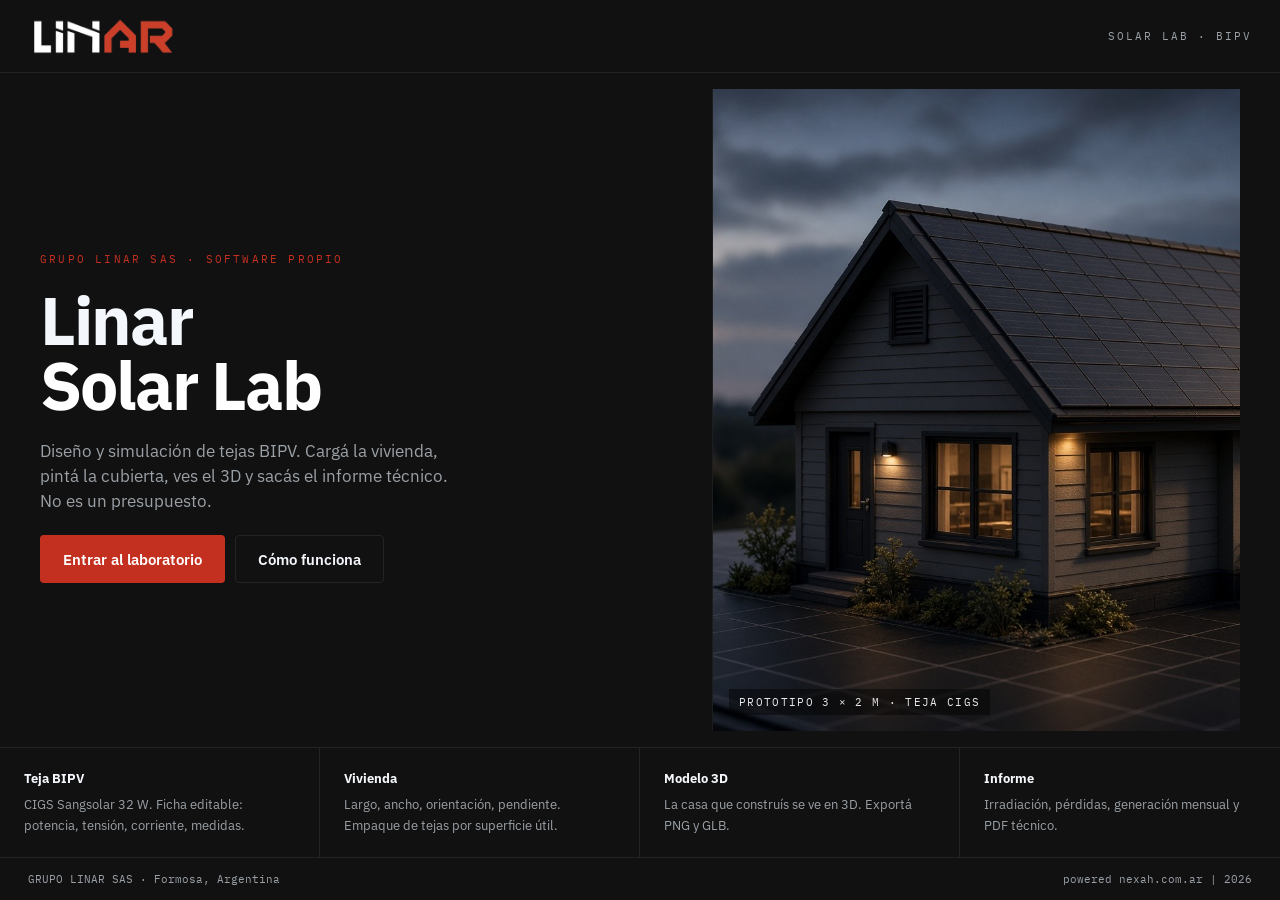
==== commit c183e886: "Linar Solar Lab: landing brandeada en /linar Portada Grupo Linar SAS + CTA al laboratorio 3D. powere" ====
--- a/linar/index.html
+++ b/linar/index.html
@@ -1,18 +1,134 @@
 <!doctype html>
-<html lang="es">
-  <head>
-    <meta charset="utf-8" />
-    <meta name="viewport" content="width=device-width, initial-scale=1" />
-    <meta name="theme-color" content="#111111" />
-    <title>Linar Solar Lab · Grupo Linar SAS</title>
-    <link rel="icon" type="image/svg+xml" href="./favicon.svg" />
-    <style>
-      html, body, #root { min-height: 100%; margin: 0; background: #111; color: #f4f7fb; font-family: Segoe UI, system-ui, sans-serif; }
-    </style>
-    <script type="module" crossorigin src="./assets/index-D4ZPBgJy.js"></script>
-    <link rel="stylesheet" crossorigin href="./assets/index-DOBVk4Q5.css">
-  </head>
-  <body>
-    <div id="root"></div>
-  </body>
+<html lang="es-AR">
+<head>
+  <meta charset="utf-8" />
+  <meta name="viewport" content="width=device-width, initial-scale=1" />
+  <title>Linar Solar Lab · Grupo Linar SAS</title>
+  <meta name="description" content="Software propio de diseño y simulación BIPV. Cargá la vivienda, pintá tejas, ves el 3D, sacás el informe técnico. No es un presupuesto." />
+  <meta name="theme-color" content="#111111" />
+  <link rel="icon" type="image/svg+xml" href="./favicon.svg" />
+  <link rel="canonical" href="https://nortegrandeformosa-code.github.io/linar/" />
+  <meta property="og:type" content="website" />
+  <meta property="og:locale" content="es_AR" />
+  <meta property="og:title" content="Linar Solar Lab · Grupo Linar SAS" />
+  <meta property="og:description" content="Diseño BIPV: vivienda, teja, 3D e informe técnico." />
+  <meta property="og:url" content="https://nortegrandeformosa-code.github.io/linar/" />
+  <meta property="og:image" content="https://nortegrandeformosa-code.github.io/linar/og.jpg" />
+  <meta property="og:image:width" content="1200" />
+  <meta property="og:image:height" content="630" />
+  <meta name="twitter:card" content="summary_large_image" />
+  <meta name="twitter:title" content="Linar Solar Lab · Grupo Linar SAS" />
+  <meta name="twitter:description" content="Diseño BIPV: vivienda, teja, 3D e informe técnico." />
+  <meta name="twitter:image" content="https://nortegrandeformosa-code.github.io/linar/og.jpg" />
+  <link rel="preconnect" href="https://fonts.googleapis.com" />
+  <link rel="preconnect" href="https://fonts.gstatic.com" crossorigin />
+  <link href="https://fonts.googleapis.com/css2?family=IBM+Plex+Mono:wght@400;500&family=IBM+Plex+Sans:wght@400;500;600;700&display=swap" rel="stylesheet" />
+  <style>
+    :root {
+      --bg: #111111;
+      --rail: #1a1a1a;
+      --fg: #f4f7fb;
+      --muted: #9aa0a6;
+      --red: #c43020;
+      --line: rgba(255,255,255,.08);
+    }
+    * { box-sizing: border-box; }
+    html, body { margin: 0; background: var(--bg); color: var(--fg); font-family: "IBM Plex Sans", system-ui, sans-serif; }
+    a { color: inherit; }
+    .wrap { min-height: 100dvh; display: flex; flex-direction: column; }
+    header {
+      display: flex; align-items: center; justify-content: space-between;
+      padding: 18px 28px; border-bottom: 1px solid var(--line);
+    }
+    header img { height: 36px; width: auto; }
+    .lab {
+      font-family: "IBM Plex Mono", ui-monospace, monospace;
+      font-size: 11px; letter-spacing: .18em; text-transform: uppercase; color: var(--muted);
+    }
+    .hero {
+      flex: 1; display: grid; grid-template-columns: 1.05fr .95fr; min-height: 0;
+    }
+    .copy { padding: 56px 40px 40px; display: flex; flex-direction: column; justify-content: center; gap: 22px; max-width: 640px; }
+    .kicker { font-family: "IBM Plex Mono", monospace; font-size: 11px; letter-spacing: .2em; text-transform: uppercase; color: var(--red); }
+    h1 { margin: 0; font-size: clamp(40px, 6vw, 68px); line-height: .95; letter-spacing: -.03em; font-weight: 700; }
+    h1 span { display: block; color: #fff; }
+    .lead { margin: 0; font-size: 17px; line-height: 1.45; color: var(--muted); max-width: 42ch; }
+    .ctas { display: flex; flex-wrap: wrap; gap: 10px; }
+    .btn {
+      display: inline-flex; align-items: center; justify-content: center;
+      min-height: 48px; padding: 0 22px; border-radius: 4px; font-weight: 600; font-size: 15px;
+      text-decoration: none; border: 1px solid transparent;
+    }
+    .btn-p { background: var(--red); color: #fff; }
+    .btn-p:hover { filter: brightness(1.08); }
+    .btn-g { border-color: var(--line); color: var(--fg); }
+    .btn-g:hover { background: #1c1c1c; }
+    .shot {
+      position: relative; overflow: hidden; background: #0a0a0a;
+      border-left: 1px solid var(--line);
+    }
+    .shot img { width: 100%; height: 100%; object-fit: cover; display: block; }
+    .shot figcaption {
+      position: absolute; left: 16px; bottom: 16px;
+      font-family: "IBM Plex Mono", monospace; font-size: 11px; letter-spacing: .12em;
+      text-transform: uppercase; color: #e8e8e8; background: rgba(0,0,0,.45); padding: 6px 10px;
+    }
+    .specs {
+      display: grid; grid-template-columns: repeat(4, 1fr);
+      border-top: 1px solid var(--line);
+    }
+    .spec { padding: 22px 24px; border-right: 1px solid var(--line); }
+    .spec:last-child { border-right: 0; }
+    .spec b { display: block; font-size: 13px; margin-bottom: 6px; }
+    .spec span { color: var(--muted); font-size: 13px; line-height: 1.4; }
+    footer {
+      display: flex; justify-content: space-between; gap: 12px; flex-wrap: wrap;
+      padding: 14px 28px; border-top: 1px solid var(--line);
+      font-family: "IBM Plex Mono", monospace; font-size: 11px; color: var(--muted);
+    }
+    footer a { color: var(--muted); text-decoration: none; }
+    footer a:hover { color: var(--fg); }
+    @media (max-width: 900px) {
+      .hero { grid-template-columns: 1fr; }
+      .copy { padding: 36px 22px 28px; }
+      .shot { min-height: 280px; border-left: 0; border-top: 1px solid var(--line); }
+      .specs { grid-template-columns: 1fr 1fr; }
+      .spec:nth-child(2n) { border-right: 0; }
+      .spec { border-bottom: 1px solid var(--line); }
+    }
+  </style>
+</head>
+<body>
+  <div class="wrap">
+    <header>
+      <img src="./linar-wordmark.png" alt="Grupo Linar SAS" />
+      <div class="lab">Solar Lab · BIPV</div>
+    </header>
+    <section class="hero">
+      <div class="copy">
+        <div class="kicker">Grupo Linar SAS · software propio</div>
+        <h1>Linar<br><span>Solar Lab</span></h1>
+        <p class="lead">Diseño y simulación de tejas BIPV. Cargá la vivienda, pintá la cubierta, ves el 3D y sacás el informe técnico. No es un presupuesto.</p>
+        <div class="ctas">
+          <a class="btn btn-p" href="./app/">Entrar al laboratorio</a>
+          <a class="btn btn-g" href="#specs">Cómo funciona</a>
+        </div>
+      </div>
+      <figure class="shot">
+        <img src="./hero.jpg" alt="Prototipo a escala 3 × 2 m con tejas BIPV CIGS" />
+        <figcaption>Prototipo 3 × 2 m · teja CIGS</figcaption>
+      </figure>
+    </section>
+    <section class="specs" id="specs">
+      <div class="spec"><b>Teja BIPV</b><span>CIGS Sangsolar 32 W. Ficha editable: potencia, tensión, corriente, medidas.</span></div>
+      <div class="spec"><b>Vivienda</b><span>Largo, ancho, orientación, pendiente. Empaque de tejas por superficie útil.</span></div>
+      <div class="spec"><b>Modelo 3D</b><span>La casa que construís se ve en 3D. Exportá PNG y GLB.</span></div>
+      <div class="spec"><b>Informe</b><span>Irradiación, pérdidas, generación mensual y PDF técnico.</span></div>
+    </section>
+    <footer>
+      <span>GRUPO LINAR SAS · Formosa, Argentina</span>
+      <a href="https://nexah.com.ar" target="_blank" rel="noopener">powered nexah.com.ar | 2026</a>
+    </footer>
+  </div>
+</body>
 </html>
